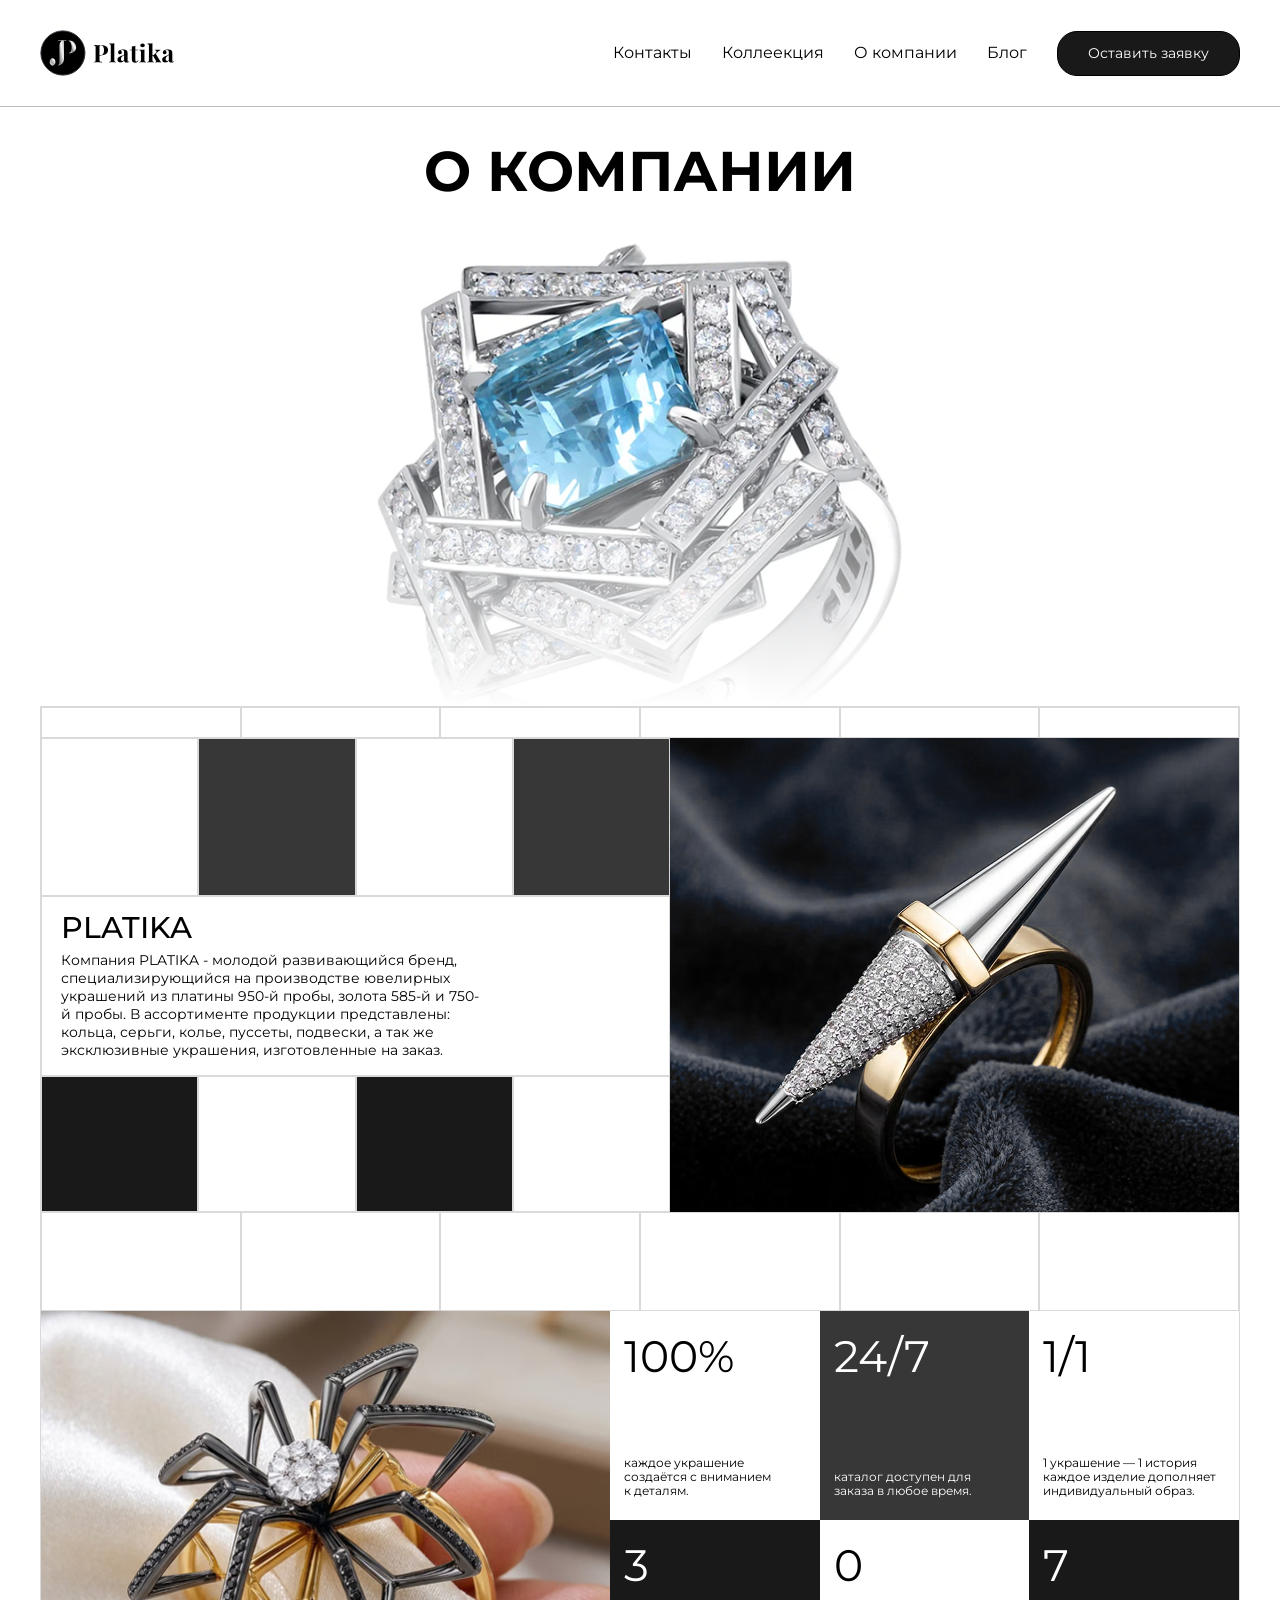
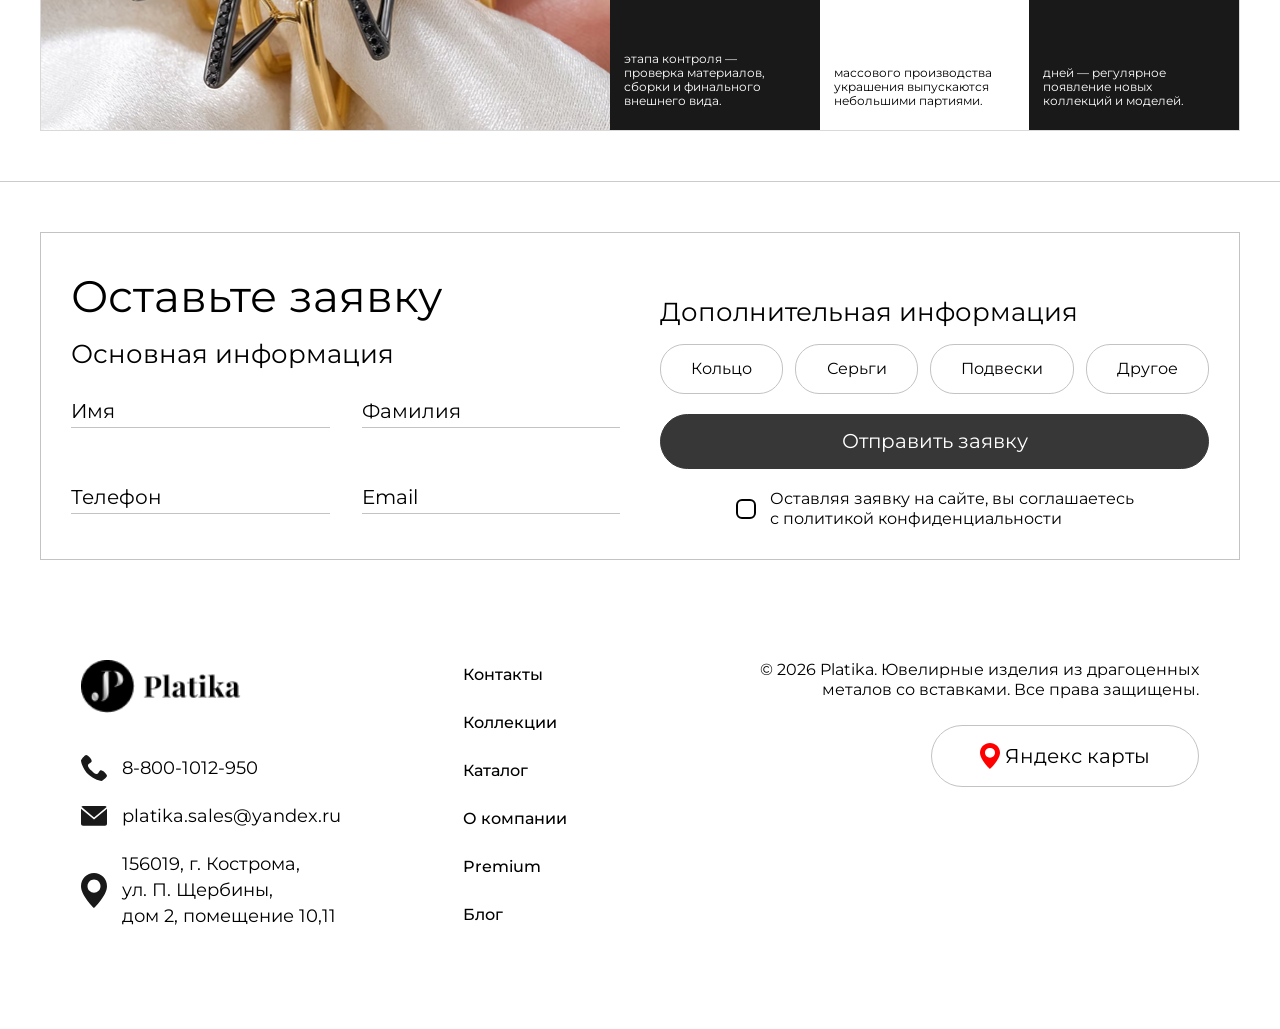
==== html/about.html @ 8ad81a96 "end page aout" ====
<!DOCTYPE html>
<html lang="ru">
<head>
  <meta charset="UTF-8">
  <meta name="viewport" content="width=device-width, initial-scale=1.0">
  <link rel="stylesheet" href="../css/style.css">
  <link rel="stylesheet" href="../css/header.css">
  <link rel="stylesheet" href="../css/footer.css">
  <link rel="stylesheet" href="../css/form.css">
  <link rel="stylesheet" href="../css/about.css">
  <title>О компании</title>
</head>
<body>

  <header>
    <div class="header-wrapper header-desktop">
      <div class="header-content">
        <a class="header__logo-wrapper">
          <img class="header__logo-img" src="../src/logo.svg" alt="">
        </a>
        <div class="header__links-wrapper">
          <a href="" class="header__link">Контакты</a>
          <a href="" class="header__link">Коллеекция</a>
          <a href="" class="header__link">О компании</a>
          <a href="" class="header__link">Блог</a>
          <button type="button" class="btn header__button">Оставить заявку</button>
        </div>
      </div>
    </div>

    <div class="header-wrapper header-mob">
      <div class="header-content">
        <button id="header-mob-btn" type="button" class="btn header-mob-btn menu-open"><img src="../src/icons/menu__burger.svg" alt=""></button>
        <a class="header__logo-wrapper--mob">
          <img class="header__logo-img--mob" src="../src/logo.svg" alt="">
        </a>
      </div>
      <div class="header-menu-mob">
        <div class="header-menu-mob-up">
          <img class="header-menu-mob__close" src="../src/icons/burger_close.svg" alt="">
          <img class="header-menu-mob__logo" src="../src/logo.svg" alt="">
        </div>
        <div class="header-menu-mob-links-wrapper">
          <a href="" class="header-menu-mob-link">Контакты</a>
          <a href="" class="header-menu-mob-link">Колекции</a>
          <a href="" class="header-menu-mob-link">О компании</a>
          <a href="" class="header-menu-mob-link">Блог</a>
        </div>
        <button type="button" class="btn header-menu-mob-btn">Оставить заявку</button>
      </div>
    </div>
  </header>

  <main>

    <section class="about-head-section">
      <div class="content-area">
        <div class="about-head-content">
          <h1 class="about-head-label">О КОМПАНИИ</h1>
          <img class="about-head-img" src="../src/about-head-img.png" alt="">
        </div>
      </div>
    </section>

    <section class="about-info-section">
      <div class="content-area">
        <div class="about-info-content">

          <div class="ai-first-line">
            <div class="ai-first-line__item"></div>
            <div class="ai-first-line__item"></div>
            <div class="ai-first-line__item"></div>
            <div class="ai-first-line__item"></div>
            <div class="ai-first-line__item"></div>
            <div class="ai-first-line__item"></div>
          </div>

          <div class="ai-second-line">
            <div class="ai-second-line__text-content">
              <div class="ai-second-line-text__up">
                <div class="ai-second-line__item"></div>
                <div class="ai-second-line__item ai-second-line__item--grey"></div>
                <div class="ai-second-line__item"></div>
                <div class="ai-second-line__item ai-second-line__item--grey"></div>
              </div>
              <div class="ai-second-line-text-wrapper">
                <p class="ai-second-line__label">PLATIKA</p>
                <p class="ai-second-line__description">Компания PLATIKA - молодой развивающийся бренд, специализирующийся на производстве ювелирных украшений из платины 950-й пробы, золота 585-й и 750-й пробы. В ассортименте продукции представлены: кольца, серьги, колье, пуссеты, подвески, а так же эксклюзивные украшения, изготовленные на заказ.</p>
              </div>
              <div class="ai-second-line-text__down">
                <div class="ai-second-line__item-down ai-second-line__item--black"></div>
                <div class="ai-second-line__item-down"></div>
                <div class="ai-second-line__item-down ai-second-line__item--black"></div>
                <div class="ai-second-line__item-down"></div>
              </div>
            </div>
            <div class="ai-second-line__img-content">
              <img class="ai-second-line__img" src="../src/ai-second-line.png" alt="">
            </div>
          </div> 

          <div class="ai-third-line">
            <div class="ai-third-line__item"></div>
            <div class="ai-third-line__item"></div>
            <div class="ai-third-line__item"></div>
            <div class="ai-third-line__item"></div>
            <div class="ai-third-line__item"></div>
            <div class="ai-third-line__item"></div>
          </div>

          <div class="ai-four-line">
            <div class="ai-four-line__img-wrapper">
              <img class="ai-four-line__img" src="../src/ai-four-line.png" alt="">
            </div>
            <div class="ai-four-line-advantages-wrapper">
              <div class="ai-four-line-adv__up">
                <div class="ai-adv__item">
                  <p class="ai-adv__label">100%</p>
                  <p class="ai-adv__description">каждое украшение<br>создаётся с вниманием<br>к деталям.</p>
                </div>
                <div class="ai-adv__item ai-adv__item--grey">
                  <p class="ai-adv__label">24/7</p>
                  <p class="ai-adv__description">каталог доступен для<br>заказа в любое время.</p>
                </div>
                <div class="ai-adv__item">
                  <p class="ai-adv__label">1/1</p>
                  <p class="ai-adv__description">1 украшение — 1 история<br>каждое изделие дополняет<br>индивидуальный образ.</p>
                </div>
              </div>
              <div class="ai-four-line-adv__down">
                <div class="ai-adv__item ai-adv__item--black">
                  <p class="ai-adv__label">3</p>
                  <p class="ai-adv__description">этапа контроля —<br>проверка материалов,<br>сборки и финального<br>внешнего вида.</p>
                </div>
                <div class="ai-adv__item">
                  <p class="ai-adv__label">0</p>
                  <p class="ai-adv__description">массового производства<br>украшения выпускаются<br>небольшими партиями.</p>
                </div>
                <div class="ai-adv__item ai-adv__item--black">
                  <p class="ai-adv__label">7</p>
                  <p class="ai-adv__description">дней — регулярное<br>появление новых<br>коллекций и моделей.</p>
                </div>
              </div>
            </div>
          </div>

        </div>
      </div>
    </section>

    <hr class="page-devider about-devider">

    <div class="form-section">
      <div class="content-area">
        <form action="" method="get" autocomplete="off" class="form-wrapper">
          <div class="form-inputs-wrapper">
            <p class="form__label">Оставьте заявку</p>
            <div class="form-fields-wrapper">
              <p class="feilds__label">Основная информация</p>
              <div class="fields-wrapper">
                <div class="field-wrapper">
                  <input type="text" class="form__field" placeholder="Имя" autocomplete="off">
                </div>
                <div class="field-wrapper">
                  <input type="text" class="form__field" placeholder="Фамилия" autocomplete="off">
                </div>
                <div class="field-wrapper">
                  <input type="tel" class="form__field" placeholder="Телефон" autocomplete="off">
                </div>
                <div class="field-wrapper">
                  <input type="text" class="form__field" placeholder="Email" autocomplete="off">
                </div>
              </div>
            </div>
          </div>
          <div class="form-buttons-wrapper">
            <div class="form-addit-info">
              <p class="form-addit-info__label">Дополнительная информация</p>
              <div class="form-addit-info-btns-wrapper">
                <button type="button" class="btn form-addit-info__btn">Кольцо</button>
                <button type="button" class="btn form-addit-info__btn">Серьги</button>
                <button type="button" class="btn form-addit-info__btn">Подвески</button>
                <button type="button" class="btn form-addit-info__btn">Другое</button>
              </div>
            </div>
            <button type="submit" class="btn form-btn-submit">Отправить заявку</button>
            <div class="form-checkbox-wrapper">
              <input type="checkbox" id="privacy" class="form__checkbox">
              <label for="privacy" class="form-checkbox-label">
                <span class="form-checkbox-label__text">
                  Оставляя заявку на сайте, вы соглашаетесь<br>с политикой конфиденциальности
                </span>
              </label>
            </div>
          </div>
          </form>
      </div>
    </div>
  </main>

  <footer class="footer-wrapper">
    <div class="footer-content">
      <div class="footer-logo-contacts-links">
        <div class="footer-logo-contacts-wrapper">
          <img class="footer__logo" src="../src/logo.png" alt="">
          <div class="footer-contacts__wrapper">
            <div class="footer-contact-wrapper">
              <img class="footer-contact__img" src="../src/icons/tel.svg" alt="">
              <a href="" class="footer-contact__text">8-800-1012-950</a>
            </div>
            <div class="footer-contact-wrapper">
              <img class="footer-contact__img" src="../src/icons/mail.svg" alt="">
              <a href="" class="footer-contact__text">platika.sales@yandex.ru</a>
            </div>
            <div class="footer-contact-wrapper">
              <img class="footer-contact__img" src="../src/icons/map.svg" alt="">
              <p class="footer-contact__text">156019, г. Кострома,<br>ул. П. Щербины,<br>дом 2, помещение 10,11<p>
            </div>
          </div>
        </div>
        <div class="footer-links-wrapper">
          <a href="" class="footer-link">Контакты</a>
          <a href="" class="footer-link">Коллекции</a>
          <a href="" class="footer-link">Каталог</a>
          <a href="" class="footer-link">О компании</a>
          <a href="" class="footer-link">Premium</a>
          <a href="" class="footer-link">Блог</a>
        </div>
      </div>
      <div class="footer-copyright-maps">
        <p class="footer_copyright">© 2026 Platika. Ювелирные изделия из драгоценных<br>металов со вставками. Все права защищены.</p>
        <button type="button" class="btn footer-btn-maps">
          <img class="footer-btn-maps__icon" src="../src/icons/ya-maps.svg" alt="">
          <p class="footer-btn-maps__label">Яндекс карты</p>
        </button>
      </div>
    </div>
  </footer>

  
</body>
</html>
---- css/style.css ----
@font-face {
  font-family: "Montserrat";
  src: url("../src/fonts/Montserrat-Regular.woff2") format("woff2");
  font-weight: 400;
  font-style: normal;
  font-display: swap;
}

@font-face {
  font-family: "Montserrat";
  src: url("../src/fonts/Montserrat-Medium.woff2") format("woff2");
  font-weight: 500;
  font-style: normal;
  font-display: swap;
}

@font-face {
  font-family: "Montserrat";
  src: url("../src/fonts/Montserrat-SemiBold.woff2") format("woff2");
  font-weight: 600;
  font-style: normal;
  font-display: swap;
}

@font-face {
  font-family: "Montserrat";
  src: url("../src/fonts/Montserrat-Bold.woff2") format("woff2");
  font-weight: 700;
  font-style: normal;
  font-display: swap;
}

*,
*::before,
*::after {
  margin: 0;
  padding: 0;
  box-sizing: border-box;
}

* {
  -webkit-tap-highlight-color: transparent;
  transition: all 0.2s ease;
}

*::before,
*::after {
  font: inherit;
  color: inherit;
}

html {
  min-height: 100%;
  overflow-x: hidden;
  scroll-behavior: smooth;
  -webkit-text-size-adjust: 100%;
  text-size-adjust: 100%;
  color-scheme: light only;
}

html,
body {
  font-family: "Montserrat", sans-serif;
  line-height: 1.5;
  -webkit-font-smoothing: antialiased;
  -moz-osx-font-smoothing: grayscale;
  text-rendering: optimizeLegibility;
}

body {
  min-height: 100vh;
  min-height: 100dvh;
  user-select: none;
  background-color: canvas;
  color: canvastext;
}

p, span, a, li, h1, h2, h3, h4, h5, h6,
td, th, blockquote, figcaption, label {
  user-select: text;
}

img, picture, video, canvas, svg {
  display: block;
  max-width: 100%;
}

img {
  height: auto;
  font-style: italic;
  background-repeat: no-repeat;
  background-size: cover;
  shape-margin: 1rem;
}

input, button, textarea, select {
  font: inherit;
  color: inherit;
  background: none;
  border: none;
  outline: none;
}

input, textarea, [contenteditable] {
  user-select: text;
}

textarea {
  resize: vertical;
}

input[type="search"]::-webkit-search-decoration,
input[type="search"]::-webkit-search-cancel-button {
  -webkit-appearance: none;
}

button,
[role="button"] {
  cursor: pointer;
}

button:disabled {
  cursor: not-allowed;
}

.btn {
  border: none;
  outline: none;
  cursor: pointer;
  font-family: inherit;
  flex-shrink: 0;
  background: 0;
  background-color: var(--black-19); 
  transition: all 0.2s ease;
  color: inherit;
  -webkit-tap-highlight-color: transparent;
  text-decoration: none;
  border-radius: 20px;
  padding: 11px 30px;
  display: flex;
  align-items: center;
  justify-content: center;
}

.btn:active {
  transform: scale(.98);
}

a {
  color: inherit;
  text-decoration: none;
}

ul, ol {
  list-style: none;
}

table {
  border-collapse: collapse;
  border-spacing: 0;
}

blockquote, figure {
  margin: 0;
}

hr {
  border: none;
  border-top: 1px solid currentColor;
  opacity: .2;
}

h1, h2, h3, h4, h5, h6, p, li, figcaption {
  overflow-wrap: break-word;
}

:focus-visible {
  outline: 2px solid currentColor;
  outline-offset: 2px;
}

:focus:not(:focus-visible) {
  outline: none;
}

::selection {
  background-color: color-mix(in srgb, currentColor 20%, transparent);
}

:root {
  --black-19: #191919;
  --black-1a: #1A1A1A;
  --grey-37: #373737;
}

@media (prefers-reduced-motion: reduce) {
  *,
  *::before,
  *::after {
    animation-duration: .01ms !important;
    animation-iteration-count: 1 !important;
    transition-duration: .01ms !important;
    scroll-behavior: auto !important;
  }
}

.content-area {
  max-width: 1200px;
  width: 100%;
}

.page-devider {
  width: 100vw;
  height: 1px;
  background-color: #BBBBBB;
  margin-top: 25px;
  margin-bottom: 25px;
}
/* 
@media (max-width: 1440px) {
  .content-area {
    max-width: 95vw;
  }
} */
---- css/header.css ----
.header-wrapper {
  width: 100vw;
  position: fixed;
  display: flex;
  align-items: center;
  justify-content: center;
  background-color: white;
  z-index: 10;
}

.header-content {
  width: 100%;
  display: flex;
  align-items: center;
  justify-content: space-between;
  padding: 30px 0;
  max-width: 1200px;
}

.header__logo-wrapper {
  width: 12%;
  max-width: 134px;
}

.header__links-wrapper {
  display: flex;
  align-items: center;
  justify-content: end;
  gap: 30px;
}

.header-desktop {
  border-bottom: 1px solid #BBBBBB;
}

.header__button {
  font-size: 14px;
  color: white;
  border: 1px solid black;
}

.header__button:hover {
  color: black;
  background-color: white;
}

.header-mob {
  display: none;
}

@media (max-width: 1440px) {
  .header-content {
    width: 95vw;
  }
}

@media (max-width: 1024px) {
  .header-desktop {
    display: none;
  }

  .header-content {
    width: 100%;
    display: flex;
    align-items: center;
    justify-content: start;
    padding: 22px 31px;
    position: relative;
  }

  .header-mob {
    width: 100vw;
    position: fixed;
    display: flex;
    align-items: center;
    justify-content: center;
    background-color: white;
  }

  .header-mob-btn {
    padding: 0;
    background-color: white;
    width: 6.6vw;
    max-width: 67px;
    min-width: 55px;
  }

  .header__logo-img--mob {
    width: 21.7vw;
    max-width: 222px;
    min-width: 151px;
    position: absolute;
    top: 50%;
    left: 50%;
    transform: translate(-50%, -50%);
  }

  .header-menu-mob {
    display: none;
    width: 100vw;
    height: 100vh;
    padding: 26px;
    background-color: white;
    z-index: 10;
    position: absolute;
    top: 0;
    left: 0;
    flex-direction: column;
    align-items: center;
    justify-content: start;
    gap: 40px;
  }

  .header-menu-mob-up {
    width: 100%;
    display: flex;
    align-items: center;
    justify-content: space-between;
  }

  .header-menu-mob__close {
    width: 7vw;
    max-width: 40px;
    min-width: 27px;
  }

  .header-menu-mob-links-wrapper {
    width: 100%;
    display: flex;
    flex-direction: column;
    align-items: start;
    justify-content: center;
    gap: 30px;
  }

  .header-menu-mob-link {
    font-size: 28px;
  }

  .header-menu-mob-btn-wrapper {
    width: 100%;
    display: flex;
    align-items: start;
    justify-content: start;
  }

  .header-menu-mob-btn {
    color: white;
    padding: 24px 78px;
    border-radius: 50px;
    font-size: 18px;
  }
}
---- css/footer.css ----
.footer-wrapper {
  width: 100vw;
  display: flex;
  align-items: center;
  justify-content: center;
}

.footer-content {
  width: 100%;
  max-width: 1118px;
  display: flex;
  align-items: start;
  justify-content: space-between;
  padding: 50px 0 100px 0;
}

.footer-logo-contacts-links {
  display: flex;
  align-items: center;
  justify-content: center;
  gap: 112px;
}

.footer-logo-contacts-wrapper {
  display: flex;
  flex-direction: column;
  align-items: start;
  justify-content: center;
  gap: 42px;
}

.footer__logo {
  width: 160px;
}

.footer-contacts__wrapper {
  display: flex;
  flex-direction: column;
  align-items: start;
  justify-content: center;
  gap: 22px; 
}

.footer-contact-wrapper {
  display: flex;
  align-items: center;
  justify-content: center;
  gap: 15px;
}

.footer-contact__img {
  width: 26px;
}

.footer-contact__text {
  font-size: 18px;
  line-height: 26px;
}

.footer-links-wrapper {
  display: flex;
  flex-direction: column;
  align-items: start;
  justify-content: space-between;
  gap: 24px;
}

.footer-link {
  font-size: 16px;
  font-weight: 500;
}

.footer-copyright-maps {
  display: flex;
  flex-direction: column;
  align-items: end;
  justify-content: start;
  gap: 25px;
}

.footer_copyright {
  text-align: end;
  font-size: 16px;
  line-height: 20px;
}

.footer-btn-maps {
  display: flex;
  align-items: center;
  justify-content: center;
  gap: 5px;
  padding: 15px 48px;
  border-radius: 50px;
  background-color: white;
  border: 1px solid #C3C3C3;
}

.footer-btn-maps__icon {
  width: 20px;
}

.footer-btn-maps__label {
  font-size: 20px;
}
---- css/form.css ----
.form-section {
  width: 100%;
  display: flex;
  align-items: center;
  justify-content: center;
}

.form-wrapper {
  width: 100%;
  display: flex;
  align-items: center;
  justify-content: space-between;
  padding: 30px;
  gap: 40px;
  border: 1px solid #C3C3C3;
  margin-top: 25px;
  margin-bottom: 50px;
}

.form-inputs-wrapper, .form-buttons-wrapper {
  width: 100%;
  display: flex;
  flex-direction: column;
  align-items: start;
  justify-content: center;
  gap: 20px;
}

.form-buttons-wrapper {
  align-items: center;
}

.form__label {
  font-size: 44px;
  line-height: 38px;
  width: 100%;
  text-align: start;
}

.form-fields-wrapper {
  display: flex;
  flex-direction: column;
  align-items: start;
  justify-content: center;
  gap: 20px;
  width: 100%;
}

.feilds__label {
  font-size: 26px;
}

.fields-wrapper {
  display: grid;
  grid-template-columns: repeat(2, 1fr);
  row-gap: 52px;
  column-gap: 32px;
  width: 100%;
}

.field-wrapper {
  display: flex;
  align-items: center;
  justify-content: start;
  height: 34px;
  border-bottom: 1px solid #C3C3C3;
}

input.form__field {
  background-color: inherit;
  font-family: "Montserrat", sans-serif;
  font-size: 20px;
  padding: 0px;
  margin: 0;
  border: none;
  outline: none;
  width: 100%;
  height: 100%;
  box-sizing: border-box;
  color: #000000;
}

input.form__field::placeholder {
  color: #000000;
}

input.form__field.form__tel::placeholder {
  color: #000000;
}

.form-addit-info {
  margin-top: 30px;
  display: flex;
  flex-direction: column;
  align-items: start;
  justify-content: center;
  gap: 12px;
  width: 100%;
}

.form-addit-info__label {
  font-size: 26px;
}

.form-addit-info-btns-wrapper {
  display: flex;
  align-items: center;
  justify-content: space-between;
  width: 100%;
  gap: 12px;
}

.form-addit-info__btn {
  width: 100%;
  height: 50px;
  border: 1px solid #C3C3C3;
  border-radius: 24px;
  font-size: 16px;
  line-height: 30px;
  flex-shrink: 1;
  background-color: white;
}

.form-addit-info__btn:hover {
  background-color: var(--grey-37);
  color: white;
}

.form-addit-info__btn:active {
  background-color: var(--grey-37);
  color: white;
}

.form-btn-submit {
  width: 100%;
  border-radius: 30px;
  border: 1px solid var(--grey-37);
  background-color: var(--grey-37);
  color: white;
  font-size: 20px;
  height: 55px;
}

.form-btn-submit:hover {
  color: var(--grey-37);
  background-color: white;
}

.form-checkbox-wrapper {
  display: flex;
  align-items: center;
  justify-content: center;
  gap: 10px;
}

.form-checkbox-label {
  display: flex;
  align-items: center;
  gap: 12px;
  cursor: pointer;
  position: relative;
  padding-left: 34px;
}

.form-checkbox-label__text{
  font-size: 16px;
  line-height: 20px;
}

.form__checkbox {
  position: absolute;
  opacity: 0;
  width: 0;
  height: 0;
}

.form-checkbox-label::before {
  content: "";
  position: absolute;
  left: 0;
  top: 50%;
  transform: translateY(-50%);
  width: 20px;
  height: 20px;
  border: 2px solid #000000;
  border-radius: 6px;
  box-sizing: border-box;
}

.form__checkbox:checked + .main-form-checkbox-label::before {
  background-color: #000000;
  background-image: url("data:image/svg+xml,%3Csvg xmlns='http://www.w3.org/2000/svg' viewBox='0 0 24 24' fill='none' stroke='white' stroke-width='3' stroke-linecap='round' stroke-linejoin='round'%3E%3Cpolyline points='20 6 9 17 4 12'%3E%3C/polyline%3E%3C/svg%3E");
  background-size: 14px;
  background-position: center;
  background-repeat: no-repeat;
}
---- css/about.css ----
.about-head-section {
  width: 100%;
  display: flex;
  align-items: center;
  justify-content: center;
  padding-top: 139px;
}

.about-head-content {
  width: 100%;
  display: flex;
  flex-direction: column;
  align-items: center;
  justify-content: center;
  gap: 30px;
}

.about-head-label {
  font-size: 56px;
  line-height: 64px;
  text-align: center;
}

.about-head-img {
  width: 43.6vw;
  max-width: 628px;
  min-width: 470px;
}

.about-info-section {
  width: 100%;
  display: flex;
  align-items: center;
  justify-content: center;
}

.about-info-content {
  width: 100%;
  display: flex;
  flex-direction: column;
  align-items: center;
  justify-content: center;
  border: 0.5px solid #D9D9D9;
}

.ai-first-line {
  width: 100%;
  display: flex;
  align-items: center;
  justify-content: space-between;
}

.ai-first-line__item {
  width: 100%;
  height: 31px;
  border: 0.5px solid #D9D9D9;
}

.ai-second-line {
  width: 100%;
  display: flex;
  align-items: center;
  justify-content: center;
  height: 474px;
}

.ai-second-line__text-content {
  width: 100%;
  height: 100%;
  display: flex;
  flex-direction: column;
  align-items: center;
  justify-content: center;
}

.ai-second-line-text__up, .ai-second-line-text__down {
  width: 100%;
  display: flex;
  align-items: center;
  justify-content: space-between;
  height: 100%;
}

.ai-second-line__item {
  width: 100%;
  height: 158px;
  border: 0.5px solid #D9D9D9;
}

.ai-second-line__item-down {
  width: 100%;
  height: 100%;
  border: 0.5px solid #D9D9D9;
}

.ai-second-line__item--grey {
  background-color: var(--grey-37);
}

.ai-second-line__item--black {
  background-color: var(--black-19);
}

.ai-second-line-text-wrapper {
  width: 100%;
  display: flex;
  flex-direction: column;
  align-items: start;
  justify-content: center;
  padding: 16px 19px;
  border: 0.5px solid #D9D9D9;
  gap: 8px;
}

.ai-second-line__label {
  font-size: 30px;
  line-height: 30px;
  font-weight: 500;
}

.ai-second-line__description {
  font-size: 14px;
  line-height: 18px;
  max-width: 427px;
}

.ai-second-line__img-content {
  width: 100%;
  max-width: 569px;
  height: 100%;
  overflow: hidden;
}

.ai-second-line__img, .ai-four-line__img {
  inset: 0;
  width: 100%;
  height: 100%;
  object-fit: cover;
  object-position: center; 
}

.ai-third-line {
  width: 100%;
  height: 99px;
  display: flex;
  align-items: center;
  justify-content: space-between;
}

.ai-third-line__item {
  width: 100%;
  height: 100%;
  border: 0.5px solid #D9D9D9; 
}

.ai-four-line {
  width: 100%;
  height: 419px;
  display: flex;
  align-items: center;
  justify-content: center;
}

.ai-four-line__img-wrapper {
  width: 100%;
  max-width: 569px;
  height: 100%;
  overflow: hidden;
}

.ai-four-line-advantages-wrapper {
  width: 100%;
  height: 100%;
  display: flex;
  flex-direction: column;
  align-items: center;
  justify-content: center;
}

.ai-four-line-adv__up, .ai-four-line-adv__down {
  width: 100%;
  height: 100%;
  display: flex;
  align-items: center;
  justify-content: space-between;
}

.ai-adv__item {
  width: 100%;
  height: 100%;
  display: flex;
  flex-direction: column;
  align-items: start;
  justify-content: space-between;
  padding: 25px 0 22px 14px;
}

.ai-adv__item--grey .ai-adv__label, .ai-adv__item--grey .ai-adv__description, .ai-adv__item--black .ai-adv__label, .ai-adv__item--black .ai-adv__description {
  color: white;
}

.ai-adv__item--grey {
  background-color: var(--grey-37);
}

.ai-adv__item--black {
  background-color: var(--black-19);
}

.ai-adv__label {
  font-size: 44px;
  line-height: 40px;
}

.ai-adv__description {
  font-size: 12px;
  line-height: 14px;
  max-width: 173px;
}

.about-devider {
  margin-top: 50px;
}
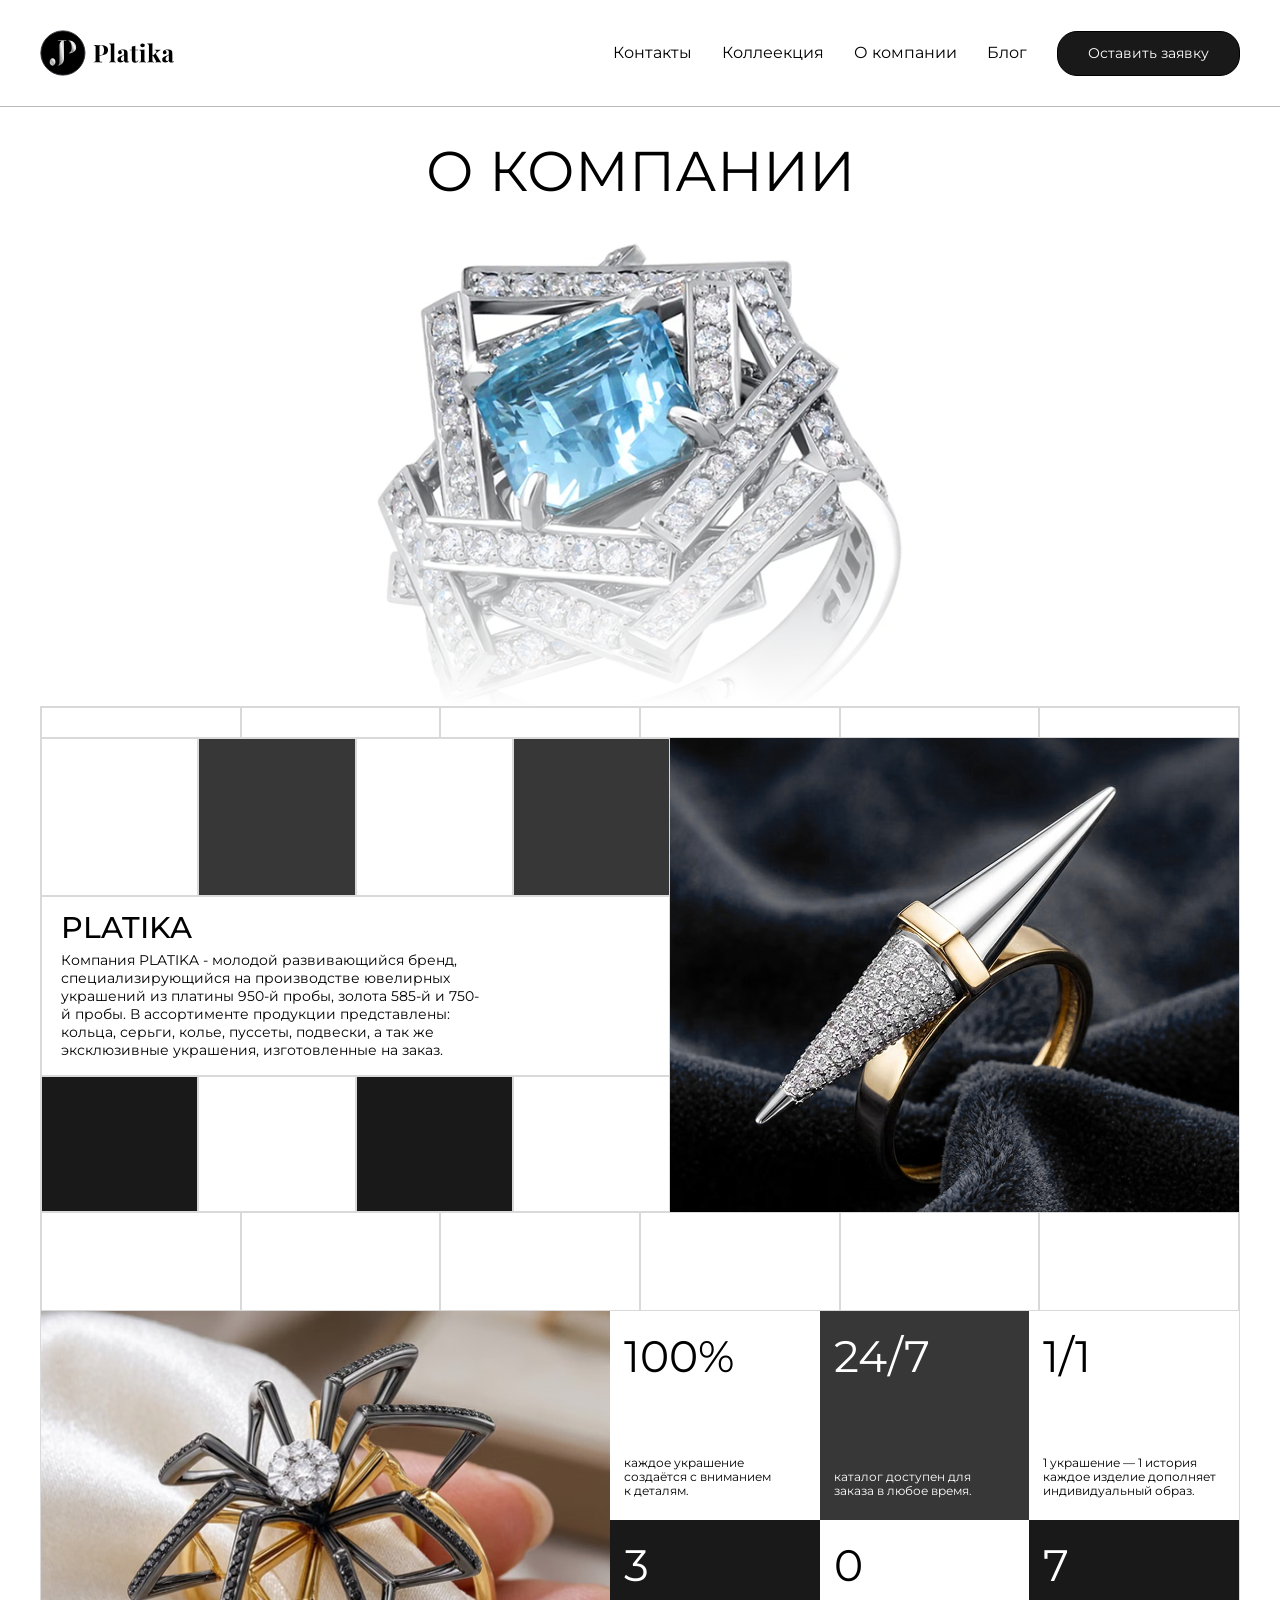
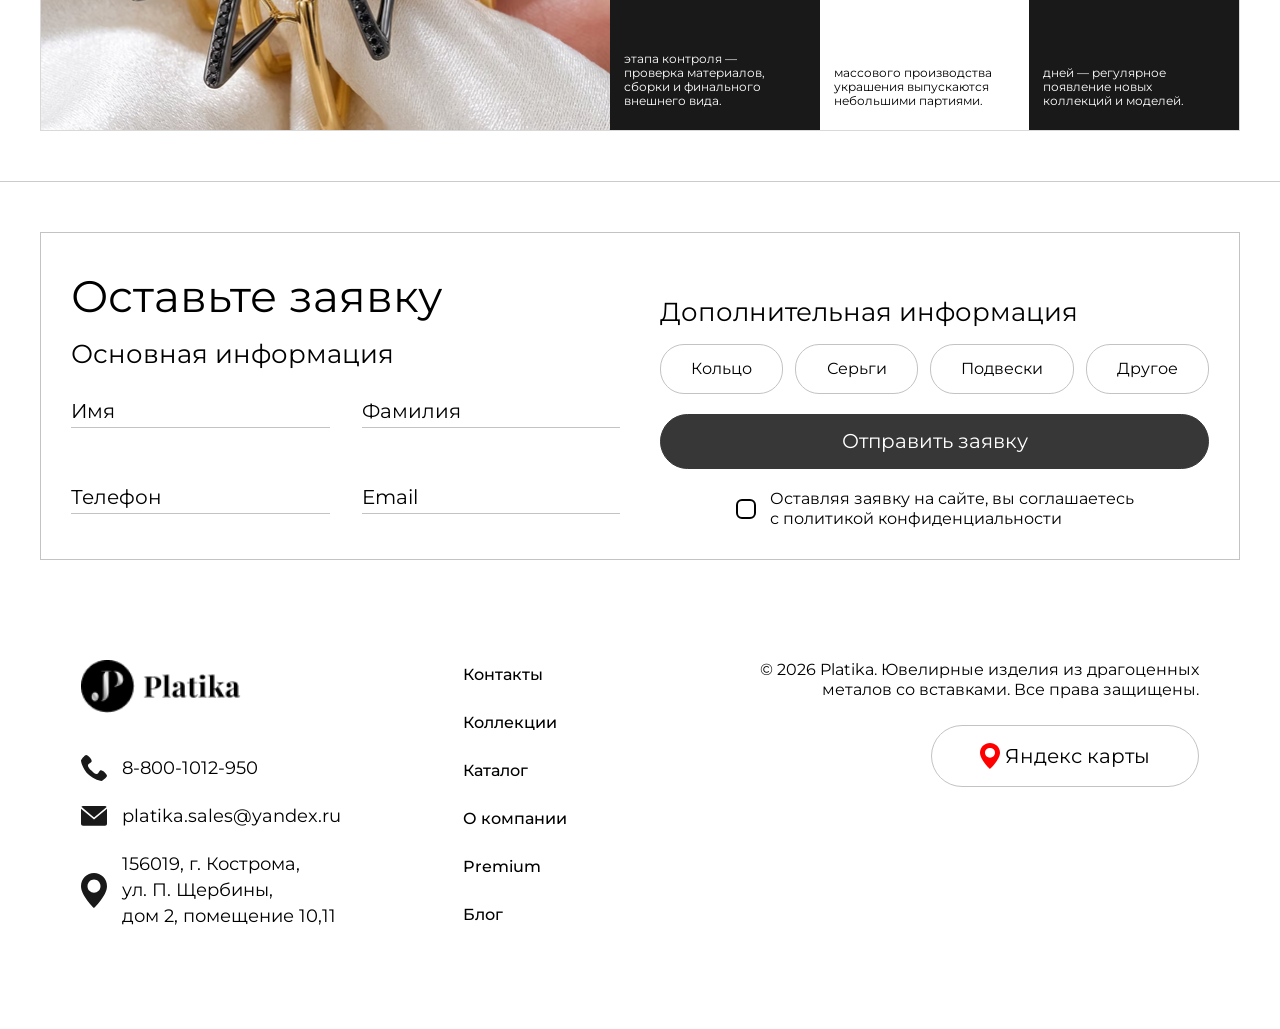
==== commit eb815062: "end page contacts" ====
--- a/html/about.html
+++ b/html/about.html
@@ -237,6 +237,7 @@
     </div>
   </footer>
 
-  
+  <script src="../js/chooseAdditionalInfoForm.js"></script>
+  <script src="../js/openHeaderMenu.js"></script>
 </body>
 </html>
--- a/css/style.css
+++ b/css/style.css
@@ -216,9 +216,14 @@
   margin-top: 25px;
   margin-bottom: 25px;
 }
+
+.btn-form-addit--active {
+  background-color: var(--grey-37) !important;
+  color: white;
+}
 /* 
 @media (max-width: 1440px) {
   .content-area {
     max-width: 95vw;
   }
-} */+} */
--- a/css/about.css
+++ b/css/about.css
@@ -19,6 +19,7 @@
   font-size: 56px;
   line-height: 64px;
   text-align: center;
+  font-weight: 400;
 }
 
 .about-head-img {
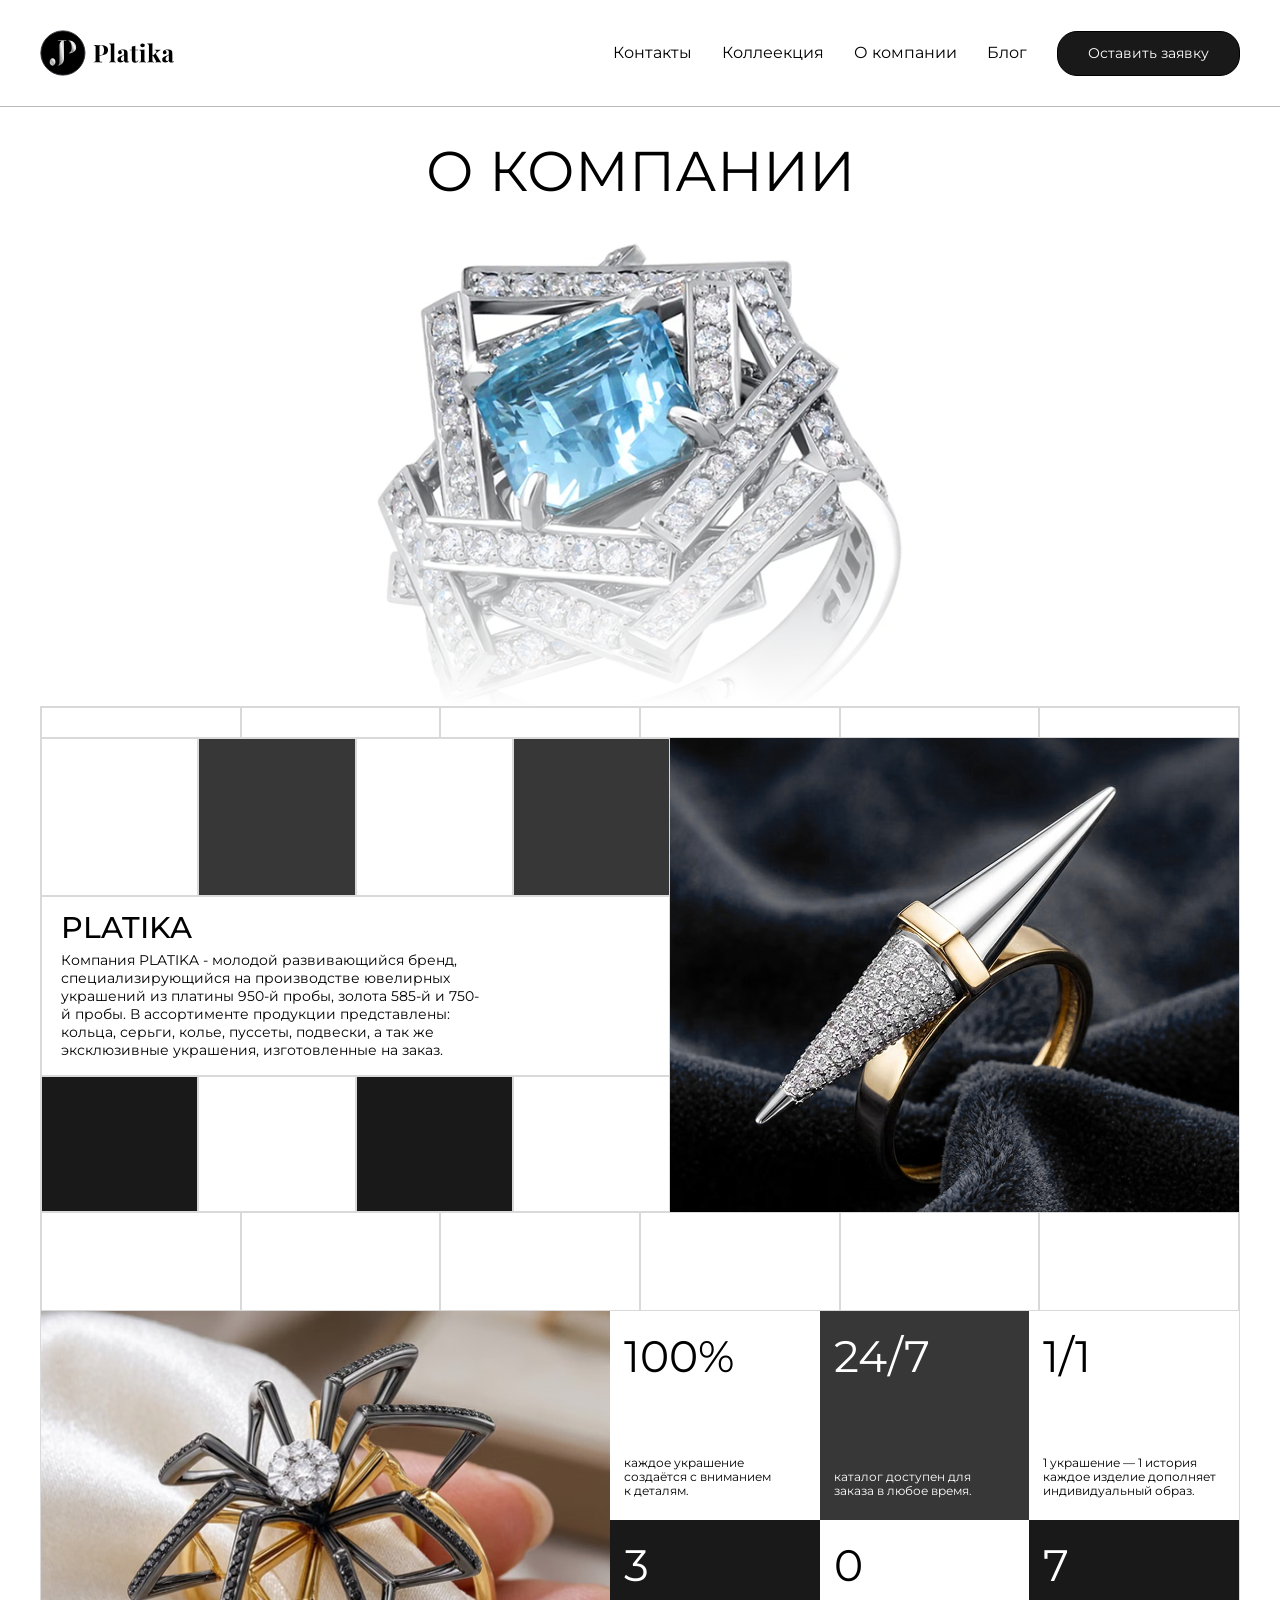
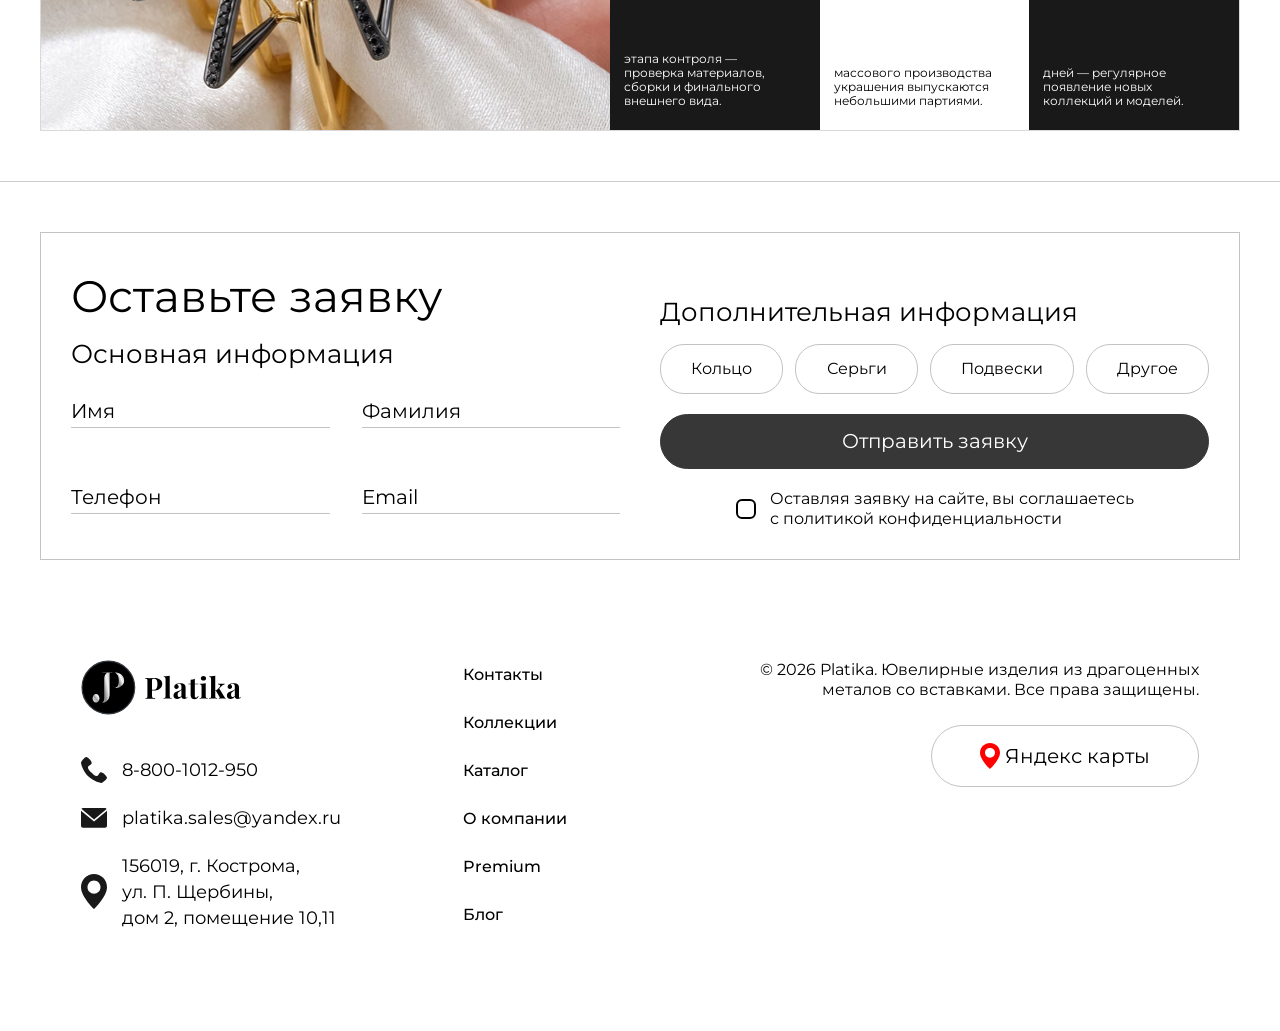
==== commit d7eb26e3: "end page collections" ====
--- a/html/about.html
+++ b/html/about.html
@@ -150,43 +150,43 @@
 
     <hr class="page-devider about-devider">
 
-    <div class="form-section">
+    <div class="form-section" id="form-section">
       <div class="content-area">
-        <form action="" method="get" autocomplete="off" class="form-wrapper">
+        <form action="" method="get" autocomplete="off" class="form-wrapper" data-form novalidate>
           <div class="form-inputs-wrapper">
             <p class="form__label">Оставьте заявку</p>
             <div class="form-fields-wrapper">
               <p class="feilds__label">Основная информация</p>
               <div class="fields-wrapper">
-                <div class="field-wrapper">
-                  <input type="text" class="form__field" placeholder="Имя" autocomplete="off">
-                </div>
-                <div class="field-wrapper">
-                  <input type="text" class="form__field" placeholder="Фамилия" autocomplete="off">
-                </div>
-                <div class="field-wrapper">
-                  <input type="tel" class="form__field" placeholder="Телефон" autocomplete="off">
-                </div>
-                <div class="field-wrapper">
-                  <input type="text" class="form__field" placeholder="Email" autocomplete="off">
+                <div class="field-wrapper" data-field-wrapper>
+                  <input type="text" name="name" class="form__field" placeholder="Имя" autocomplete="off" data-field data-required>
+                </div>
+                <div class="field-wrapper" data-field-wrapper>
+                  <input type="text" name="surname" class="form__field" placeholder="Фамилия" autocomplete="off" data-field data-required>
+                </div>
+                <div class="field-wrapper" data-field-wrapper>
+                  <input type="tel" name="phone" class="form__field" placeholder="Телефон" autocomplete="off" inputmode="tel" data-field data-required data-phone>
+                </div>
+                <div class="field-wrapper" data-field-wrapper>
+                  <input type="email" name="email" class="form__field" placeholder="Email" autocomplete="off" data-field data-required data-email>
                 </div>
               </div>
             </div>
           </div>
           <div class="form-buttons-wrapper">
             <div class="form-addit-info">
-              <p class="form-addit-info__label">Дополнительная информация</p>
+              <p class="form-addit-info__label" data-addit-label>Дополнительная информация</p>
               <div class="form-addit-info-btns-wrapper">
-                <button type="button" class="btn form-addit-info__btn">Кольцо</button>
-                <button type="button" class="btn form-addit-info__btn">Серьги</button>
-                <button type="button" class="btn form-addit-info__btn">Подвески</button>
-                <button type="button" class="btn form-addit-info__btn">Другое</button>
+                <button type="button" class="btn form-addit-info__btn btn-form-addit" data-addit-btn>Кольцо</button>
+                <button type="button" class="btn form-addit-info__btn btn-form-addit" data-addit-btn>Серьги</button>
+                <button type="button" class="btn form-addit-info__btn btn-form-addit" data-addit-btn>Подвески</button>
+                <button type="button" class="btn form-addit-info__btn btn-form-addit" data-addit-btn>Другое</button>
               </div>
             </div>
             <button type="submit" class="btn form-btn-submit">Отправить заявку</button>
             <div class="form-checkbox-wrapper">
-              <input type="checkbox" id="privacy" class="form__checkbox">
-              <label for="privacy" class="form-checkbox-label">
+              <input type="checkbox" id="privacy" class="form__checkbox" data-checkbox>
+              <label for="privacy" class="form-checkbox-label" data-checkbox-label>
                 <span class="form-checkbox-label__text">
                   Оставляя заявку на сайте, вы соглашаетесь<br>с политикой конфиденциальности
                 </span>
@@ -202,7 +202,7 @@
     <div class="footer-content">
       <div class="footer-logo-contacts-links">
         <div class="footer-logo-contacts-wrapper">
-          <img class="footer__logo" src="../src/logo.png" alt="">
+          <img class="footer__logo" src="../src/logo.svg" alt="">
           <div class="footer-contacts__wrapper">
             <div class="footer-contact-wrapper">
               <img class="footer-contact__img" src="../src/icons/tel.svg" alt="">
@@ -239,5 +239,6 @@
 
   <script src="../js/chooseAdditionalInfoForm.js"></script>
   <script src="../js/openHeaderMenu.js"></script>
+  <script src="../js/formVaslidate.js"></script>
 </body>
 </html>
--- a/css/style.css
+++ b/css/style.css
@@ -26,6 +26,78 @@
   font-family: "Montserrat";
   src: url("../src/fonts/Montserrat-Bold.woff2") format("woff2");
   font-weight: 700;
+  font-style: normal;
+  font-display: swap;
+}
+
+@font-face {
+  font-family: "Allan-Regular";
+  src: url("../src/fonts/Allan-Regular.woff2") format("woff2");
+  font-weight: 400;
+  font-style: normal;
+  font-display: swap;
+}
+
+@font-face {
+  font-family: "Allura-Regular";
+  src: url("../src/fonts/Allura-Regular.woff2") format("woff2");
+  font-weight: 400;
+  font-style: normal;
+  font-display: swap;
+}
+
+@font-face {
+  font-family: "Amarante-Regular";
+  src: url("../src/fonts/Amarante-Regular.woff2") format("woff2");
+  font-weight: 400;
+  font-style: normal;
+  font-display: swap;
+}
+
+@font-face {
+  font-family: "Arizonia-Regular";
+  src: url("../src/fonts/Arizonia-Regular.woff2") format("woff2");
+  font-weight: 400;
+  font-style: normal;
+  font-display: swap;
+}
+
+@font-face {
+  font-family: "BaiJamjuree-Regular";
+  src: url("../src/fonts/BaiJamjuree-Regular.woff2") format("woff2");
+  font-weight: 400;
+  font-style: normal;
+  font-display: swap;
+}
+
+@font-face {
+  font-family: "BalooBhainaRegular";
+  src: url("../src/fonts/BalooBhainaRegular.woff2") format("woff2");
+  font-weight: 400;
+  font-style: normal;
+  font-display: swap;
+}
+
+@font-face {
+  font-family: "BebasNeueBold";
+  src: url("../src/fonts/BebasNeueBold.woff2") format("woff2");
+  font-weight: 600;
+  font-style: normal;
+  font-display: swap;
+}
+
+@font-face {
+  font-family: "BrunoAce-Regular";
+  src: url("../src/fonts/BrunoAce-Regular.woff2") format("woff2");
+  font-weight: 400;
+  font-style: normal;
+  font-display: swap;
+}
+
+@font-face {
+  font-family: "DeliusUnicase-Regular";
+  src: url("../src/fonts/DeliusUnicase-Regular.woff2") format("woff2");
+  font-weight: 400;
   font-style: normal;
   font-display: swap;
 }
@@ -221,9 +293,41 @@
   background-color: var(--grey-37) !important;
   color: white;
 }
-/* 
-@media (max-width: 1440px) {
+
+@media (max-width: 1251px) {
   .content-area {
     max-width: 95vw;
   }
-} */
+}
+
+@media (max-width: 1024px) {
+  .content-area {
+    max-width: 89.258vw;
+  }
+}
+
+
+[data-field-wrapper].field-wrapper--error {
+  border-bottom-color: #ed3030;
+}
+
+[data-checkbox-label].form-checkbox-label--error::before {
+  border-color: #ed3030;
+}
+
+[data-checkbox-label].form-checkbox-label--error .form-checkbox-label__text,
+[data-checkbox-label].form-checkbox-label--error .main-form-checkbox-label__text,
+[data-checkbox-label].form-checkbox-label--error .cont-inf-form-checkbox-label__text {
+  color: #ed3030;
+}
+
+[data-addit-label].form-addit-info__label--error,
+[data-addit-label].main-form-addit-info__label--error,
+[data-addit-label].cont-inf-form-addit-info__label--error {
+  color: #ed3030 !important;
+}
+
+.btn-form-addit--active {
+  background-color: var(--grey-37, #333);
+  color: #fff;
+}
--- a/css/footer.css
+++ b/css/footer.css
@@ -101,4 +101,55 @@
 
 .footer-btn-maps__label {
   font-size: 20px;
+}
+
+@media (max-width: 1250px) {
+  .footer-content {
+    max-width: 89.258vw;
+  }
+}
+
+@media (max-width: 1024px) {
+  .footer-content {
+    flex-direction: column;
+    gap: 50px;
+    padding: 30px 0 100px 0;
+  }
+
+  .footer-logo-contacts-wrapper {
+    gap: 26px;
+  }
+
+  .footer-logo-contacts-links {
+    width: 100% ;
+    justify-content: start; 
+    align-items: end;
+  }
+
+  .footer-links-wrapper {
+    display: grid;
+    grid-template-columns: repeat(2, 1fr);
+    padding-bottom: 24px;
+  }
+
+  .footer_copyright {
+    text-align: start;
+  }
+
+  .footer-copyright-maps {
+    align-items: start;
+  }
+
+  .footer__logo {
+    width: 233px;
+  }
+
+  .footer-contact__text {
+    font-size: 20px;
+    line-height: 26px;
+  }
+
+  .footer-link {
+    font-size: 24px;
+  }
 }
--- a/css/form.css
+++ b/css/form.css
@@ -187,10 +187,60 @@
   box-sizing: border-box;
 }
 
-.form__checkbox:checked + .main-form-checkbox-label::before {
+.form__checkbox:checked + .form-checkbox-label::before {
   background-color: #000000;
   background-image: url("data:image/svg+xml,%3Csvg xmlns='http://www.w3.org/2000/svg' viewBox='0 0 24 24' fill='none' stroke='white' stroke-width='3' stroke-linecap='round' stroke-linejoin='round'%3E%3Cpolyline points='20 6 9 17 4 12'%3E%3C/polyline%3E%3C/svg%3E");
   background-size: 14px;
   background-position: center;
   background-repeat: no-repeat;
+}
+
+@media (max-width: 1217px) {
+  .form-wrapper {
+    flex-direction: column;
+    padding: 20px 43px;
+    gap: 0;
+  }
+
+  .form-inputs-wrapper {
+    gap: 30px;
+  }
+
+  .form__label {
+    font-size: 54px;
+    line-height: 48px;
+    text-align: center;
+  }
+
+  .feilds__label {
+    font-size: 32px;
+    line-height: 38px;
+  }
+
+  .form-fields-wrapper {
+    gap: 22px;
+  }
+
+  .form-addit-info {
+    gap: 22px;
+  }
+
+  .form-addit-info__label {
+    font-size: 32px;
+    line-height: 38px;
+  }
+
+  .form-addit-info__btn {
+    font-size: 20px;
+    line-height: 24px;
+  }
+
+  .form-buttons-wrapper{
+    gap: 30px;
+  }
+
+  .form-btn-submit {
+    width: 510px;
+  }
+
 }
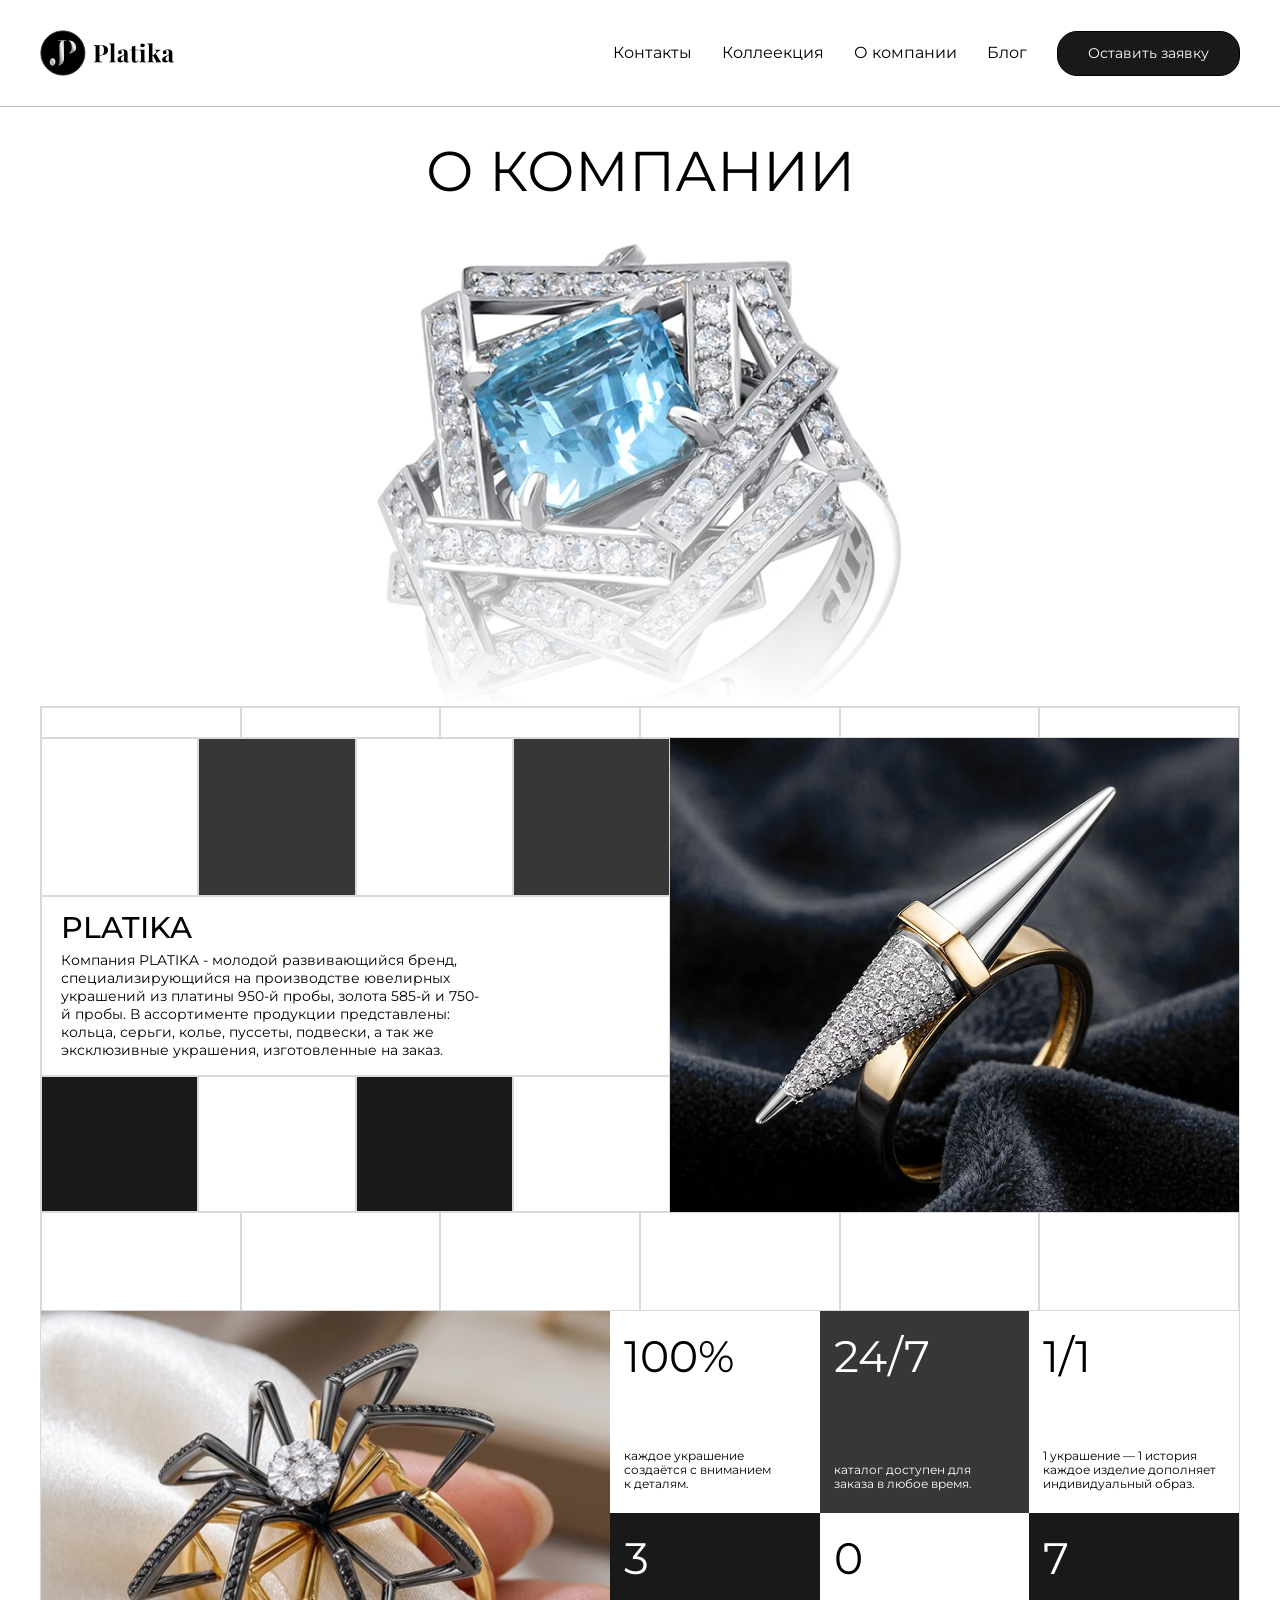
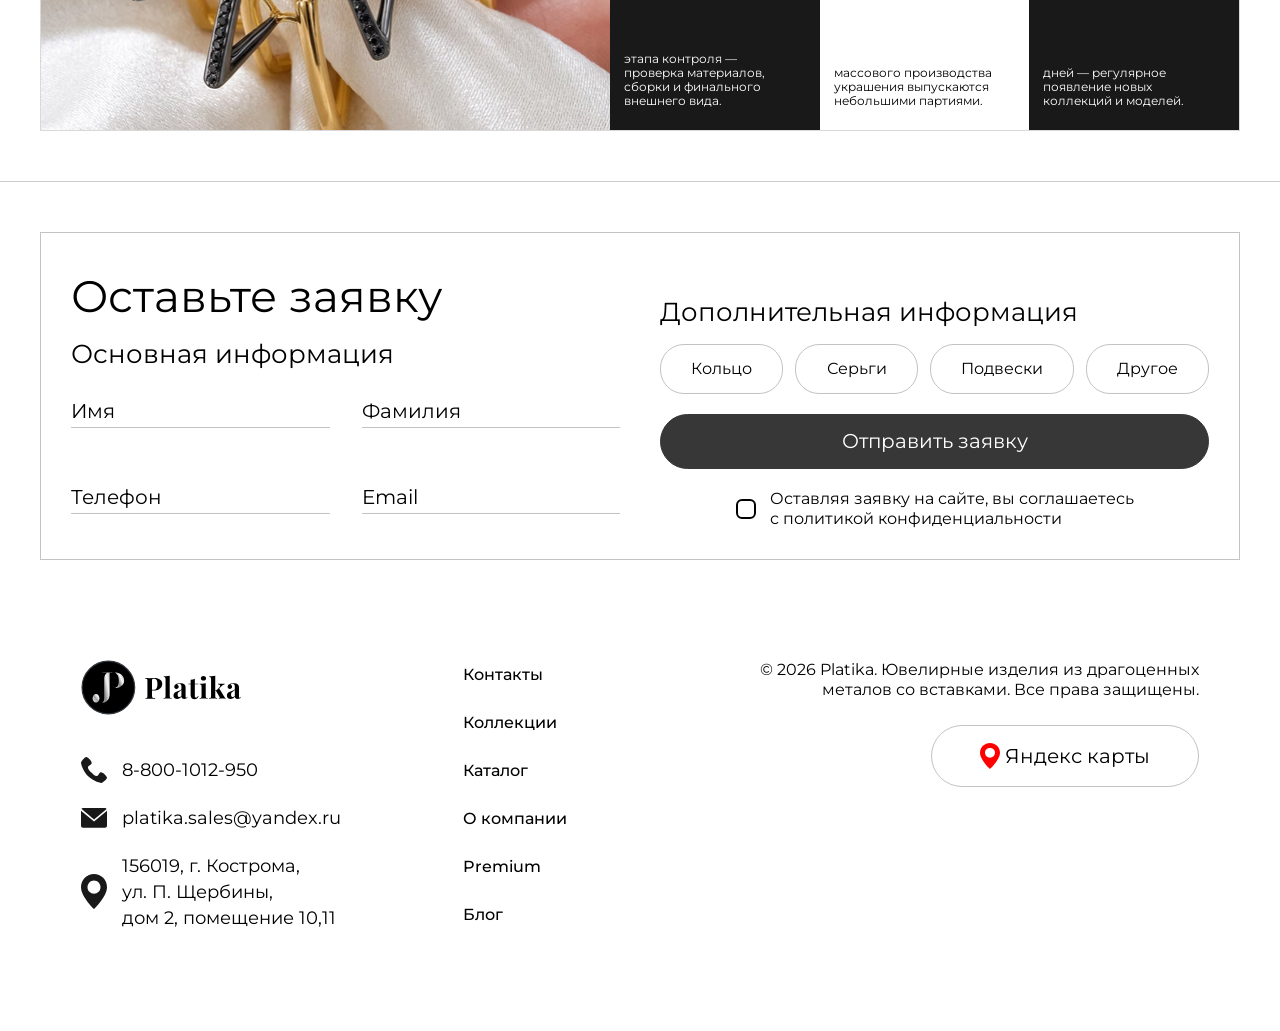
==== commit f667047d: "end page about" ====
--- a/html/about.html
+++ b/html/about.html
@@ -113,33 +113,29 @@
               <img class="ai-four-line__img" src="../src/ai-four-line.png" alt="">
             </div>
             <div class="ai-four-line-advantages-wrapper">
-              <div class="ai-four-line-adv__up">
-                <div class="ai-adv__item">
-                  <p class="ai-adv__label">100%</p>
-                  <p class="ai-adv__description">каждое украшение<br>создаётся с вниманием<br>к деталям.</p>
-                </div>
-                <div class="ai-adv__item ai-adv__item--grey">
-                  <p class="ai-adv__label">24/7</p>
-                  <p class="ai-adv__description">каталог доступен для<br>заказа в любое время.</p>
-                </div>
-                <div class="ai-adv__item">
-                  <p class="ai-adv__label">1/1</p>
-                  <p class="ai-adv__description">1 украшение — 1 история<br>каждое изделие дополняет<br>индивидуальный образ.</p>
-                </div>
-              </div>
-              <div class="ai-four-line-adv__down">
-                <div class="ai-adv__item ai-adv__item--black">
-                  <p class="ai-adv__label">3</p>
-                  <p class="ai-adv__description">этапа контроля —<br>проверка материалов,<br>сборки и финального<br>внешнего вида.</p>
-                </div>
-                <div class="ai-adv__item">
-                  <p class="ai-adv__label">0</p>
-                  <p class="ai-adv__description">массового производства<br>украшения выпускаются<br>небольшими партиями.</p>
-                </div>
-                <div class="ai-adv__item ai-adv__item--black">
-                  <p class="ai-adv__label">7</p>
-                  <p class="ai-adv__description">дней — регулярное<br>появление новых<br>коллекций и моделей.</p>
-                </div>
+              <div class="ai-adv__item">
+                <p class="ai-adv__label">100%</p>
+                <p class="ai-adv__description">каждое украшение<br>создаётся с вниманием<br>к деталям.</p>
+              </div>
+              <div class="ai-adv__item ai-adv__item--grey">
+                <p class="ai-adv__label">24/7</p>
+                <p class="ai-adv__description">каталог доступен для<br>заказа в любое время.</p>
+              </div>
+              <div class="ai-adv__item">
+                <p class="ai-adv__label">1/1</p>
+                <p class="ai-adv__description">1 украшение — 1 история<br>каждое изделие дополняет<br>индивидуальный образ.</p>
+              </div>
+              <div class="ai-adv__item ai-adv__item--black">
+                <p class="ai-adv__label">3</p>
+                <p class="ai-adv__description">этапа контроля —<br>проверка материалов,<br>сборки и финального<br>внешнего вида.</p>
+              </div>
+              <div class="ai-adv__item">
+                <p class="ai-adv__label">0</p>
+                <p class="ai-adv__description">массового производства<br>украшения выпускаются<br>небольшими партиями.</p>
+              </div>
+              <div class="ai-adv__item ai-adv__item--black">
+                <p class="ai-adv__label">7</p>
+                <p class="ai-adv__description">дней — регулярное<br>появление новых<br>коллекций и моделей.</p>
               </div>
             </div>
           </div>
--- a/css/style.css
+++ b/css/style.css
@@ -242,6 +242,10 @@
   opacity: .2;
 }
 
+h1 {
+  font-weight: 400;
+}
+
 h1, h2, h3, h4, h5, h6, p, li, figcaption {
   overflow-wrap: break-word;
 }
@@ -304,6 +308,10 @@
   .content-area {
     max-width: 89.258vw;
   }
+
+  .no-content-area-mob {
+    max-width: none !important;
+  }
 }
 
 
@@ -330,4 +338,10 @@
 .btn-form-addit--active {
   background-color: var(--grey-37, #333);
   color: #fff;
-}+}
+
+@media (max-width: 800px) {
+  .content-area {
+    max-width: 92vw;
+  }
+}
--- a/css/footer.css
+++ b/css/footer.css
@@ -152,4 +152,22 @@
   .footer-link {
     font-size: 24px;
   }
-}+}
+
+@media (max-width: 830px) {
+  .footer-logo-contacts-links {
+    flex-direction: column;
+    align-items: start;
+    gap: 40px;
+  }
+
+  .footer-content {
+    gap: 40px;
+  }
+
+  .footer-links-wrapper {
+    width: 100%;
+    padding-bottom: 0;
+  }
+}
+
--- a/css/form.css
+++ b/css/form.css
@@ -243,4 +243,49 @@
     width: 510px;
   }
 
-}+}
+
+@media (max-width: 800px) {
+
+  .form-wrapper {
+    padding: 20px;
+  }
+
+  .feilds__label, .form-addit-info__label {
+    width: 100%;
+    text-align: center;
+  }
+
+  .fields-wrapper {
+    width: 100%;
+    display: flex;
+    flex-direction: column;
+    align-items: center;
+    justify-content: center;
+  }
+
+  .field-wrapper {
+    width: 100%;
+  }
+
+  .form-addit-info-btns-wrapper {
+    display: grid;
+    grid-template-columns: repeat(2, 1fr);
+    row-gap: 14px;
+    column-gap: 18px;
+  }
+
+  .form-btn-submit {
+    width: 100%;
+  }
+
+  .form__label {
+    font-size: 45px;
+    line-height: 45px;
+  }
+
+  .feilds__label {
+    font-size: 29px;
+    line-height: 38px;
+  }
+}
--- a/css/about.css
+++ b/css/about.css
@@ -172,8 +172,8 @@
 .ai-four-line-advantages-wrapper {
   width: 100%;
   height: 100%;
-  display: flex;
-  flex-direction: column;
+  display: grid;
+  grid-template-columns: repeat(3, 1fr);
   align-items: center;
   justify-content: center;
 }
@@ -221,4 +221,99 @@
 
 .about-devider {
   margin-top: 50px;
+}
+
+@media (max-width: 1024px) {
+  .ai-first-line {
+    display: none;
+  }
+
+  .ai-second-line {
+    height: 368px;  
+  }
+
+  .ai-second-line__item, .ai-second-line__item-down {
+    height: 107px;
+  }
+
+  .ai-second-line__label {
+    font-size: 26px;
+    line-height: 30px;
+  }
+
+  .ai-second-line__description {
+    font-size: 12px;
+    line-height: 14px;
+  }
+
+  .ai-third-line {
+    height: 50px;
+  }
+
+  .ai-four-line {
+    height: 338px;
+  }
+
+  .ai-four-line__img-wrapper {
+    width: 69%;
+  }
+
+  .ai-adv__label {
+    font-size: 30px;
+    line-height: 26px;
+  } 
+}
+
+@media (max-width: 890px) {
+  .about-head-section {
+    padding-top: 120px;
+  }
+
+  .about-head-img {
+    width: 100%;
+    max-width: none;
+  }
+
+  .ai-second-line {
+    flex-direction: column-reverse;
+    height: auto;
+  }
+
+  .ai-second-line__img-content {
+    max-width: none;
+  }
+  
+  .ai-second-line-text__up .ai-second-line__item:nth-child(4),
+  .ai-second-line-text__down .ai-second-line__item-down:nth-child(4),
+  .ai-third-line .ai-third-line__item:nth-child(4),
+  .ai-third-line .ai-third-line__item:nth-child(5),
+  .ai-third-line .ai-third-line__item:nth-child(6) {
+    display: none;
+  }
+
+  .ai-four-line {
+    flex-direction: column;
+    height: auto;
+  }
+
+  .ai-four-line__img-wrapper {
+    width: 100%;
+    max-width: none;
+  }
+
+  .ai-four-line-advantages-wrapper {
+    grid-template-columns: repeat(2, 1fr);
+  }
+
+  .ai-adv__item {
+    padding: 15px;
+    height: 170px;
+  }
+  
+  .ai-four-line-advantages-wrapper .ai-adv__item:nth-child(1) { order: 1; }
+  .ai-four-line-advantages-wrapper .ai-adv__item:nth-child(2) { order: 2; }
+  .ai-four-line-advantages-wrapper .ai-adv__item:nth-child(3) { order: 4; }
+  .ai-four-line-advantages-wrapper .ai-adv__item:nth-child(4) { order: 3; }
+  .ai-four-line-advantages-wrapper .ai-adv__item:nth-child(5) { order: 5; }
+  .ai-four-line-advantages-wrapper .ai-adv__item:nth-child(6) { order: 6; }
 }
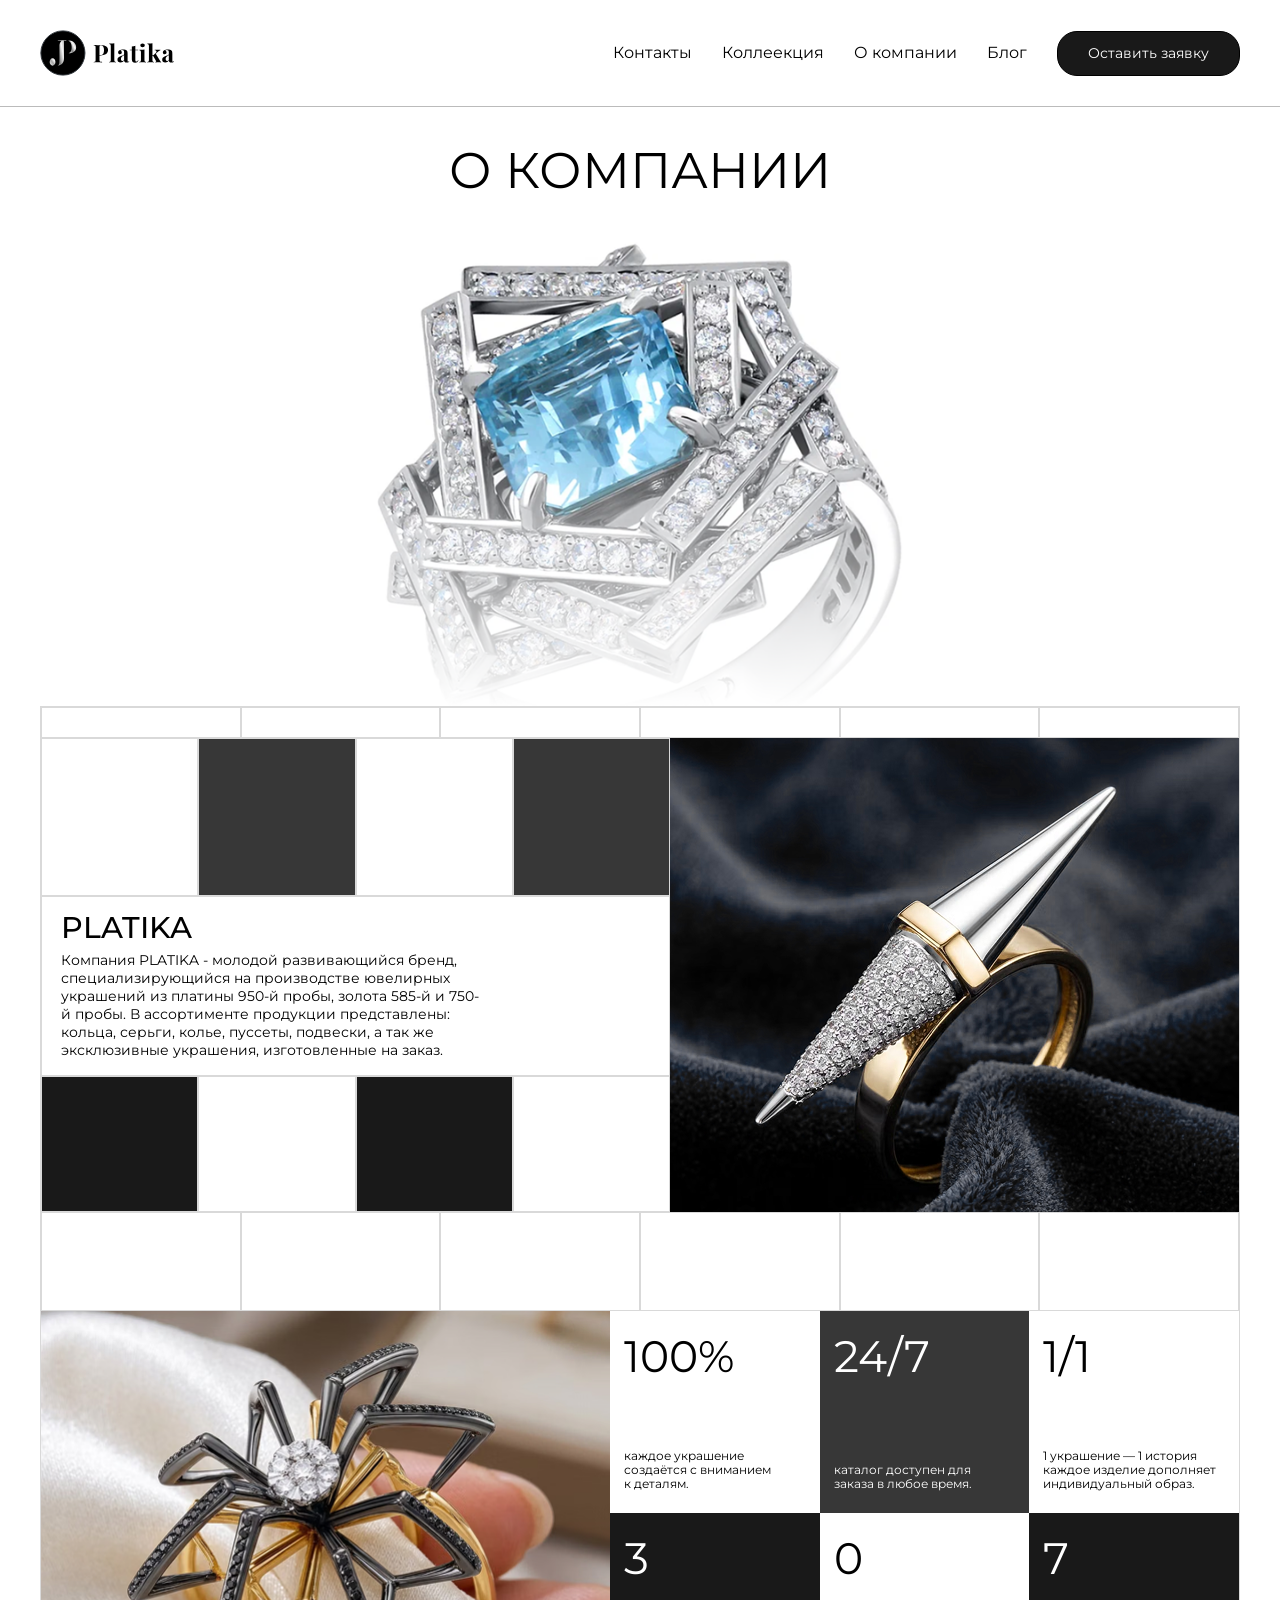
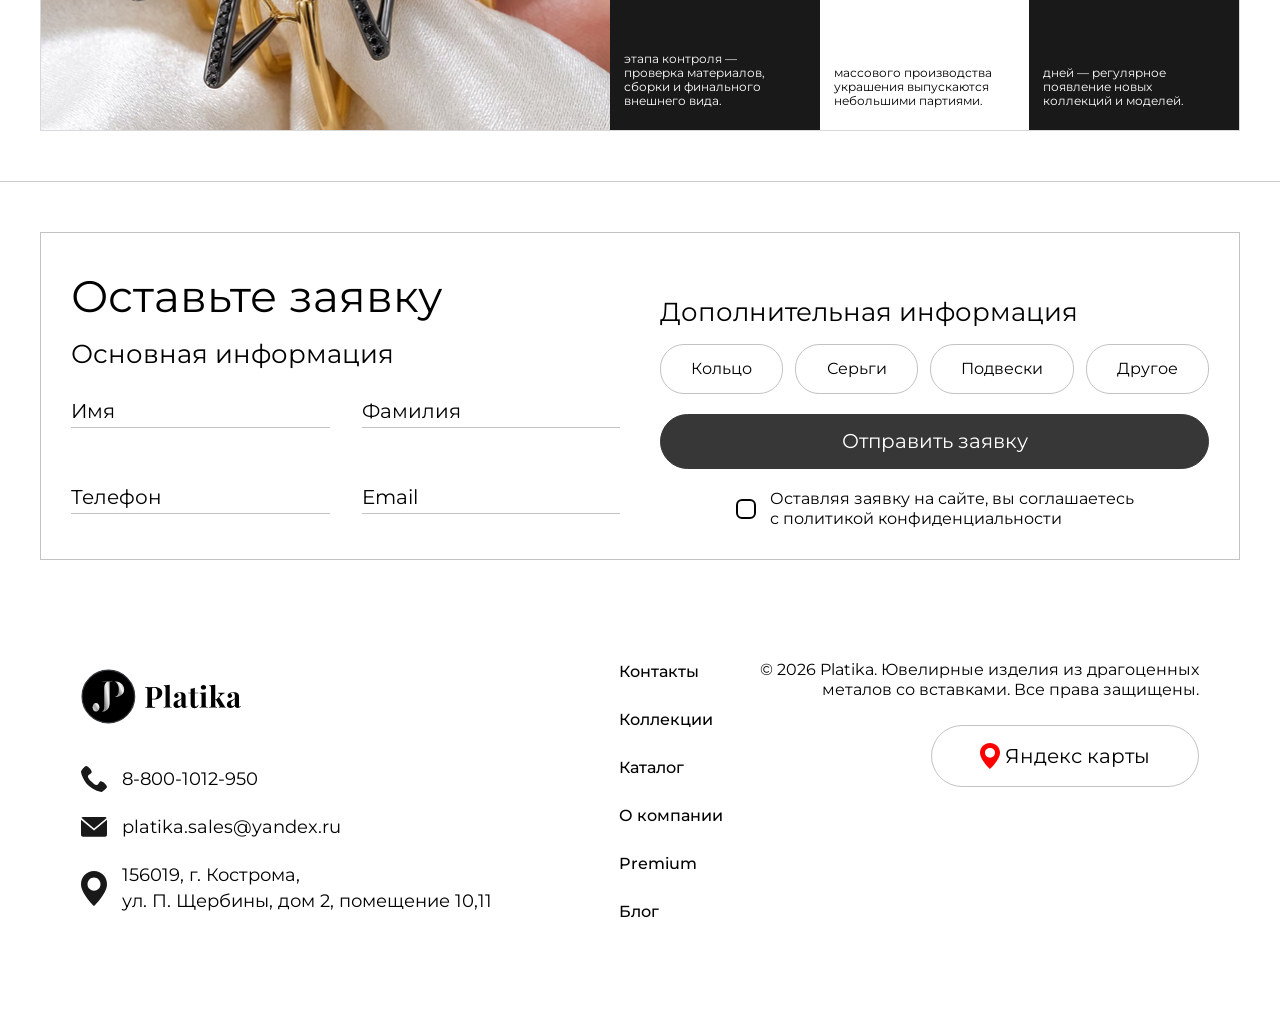
==== commit d97bccc5: "fix end" ====
--- a/html/about.html
+++ b/html/about.html
@@ -210,7 +210,7 @@
             </div>
             <div class="footer-contact-wrapper">
               <img class="footer-contact__img" src="../src/icons/map.svg" alt="">
-              <p class="footer-contact__text">156019, г. Кострома,<br>ул. П. Щербины,<br>дом 2, помещение 10,11<p>
+              <p class="footer-contact__text">156019, г. Кострома,<br>ул. П. Щербины, дом 2, помещение 10,11<p>
             </div>
           </div>
         </div>
--- a/css/style.css
+++ b/css/style.css
@@ -137,6 +137,7 @@
   -webkit-font-smoothing: antialiased;
   -moz-osx-font-smoothing: grayscale;
   text-rendering: optimizeLegibility;
+  overflow-x: hidden;
 }
 
 body {
--- a/css/about.css
+++ b/css/about.css
@@ -16,7 +16,7 @@
 }
 
 .about-head-label {
-  font-size: 56px;
+  font-size: 50px;
   line-height: 64px;
   text-align: center;
   font-weight: 400;
@@ -25,7 +25,6 @@
 .about-head-img {
   width: 43.6vw;
   max-width: 628px;
-  min-width: 470px;
 }
 
 .about-info-section {
